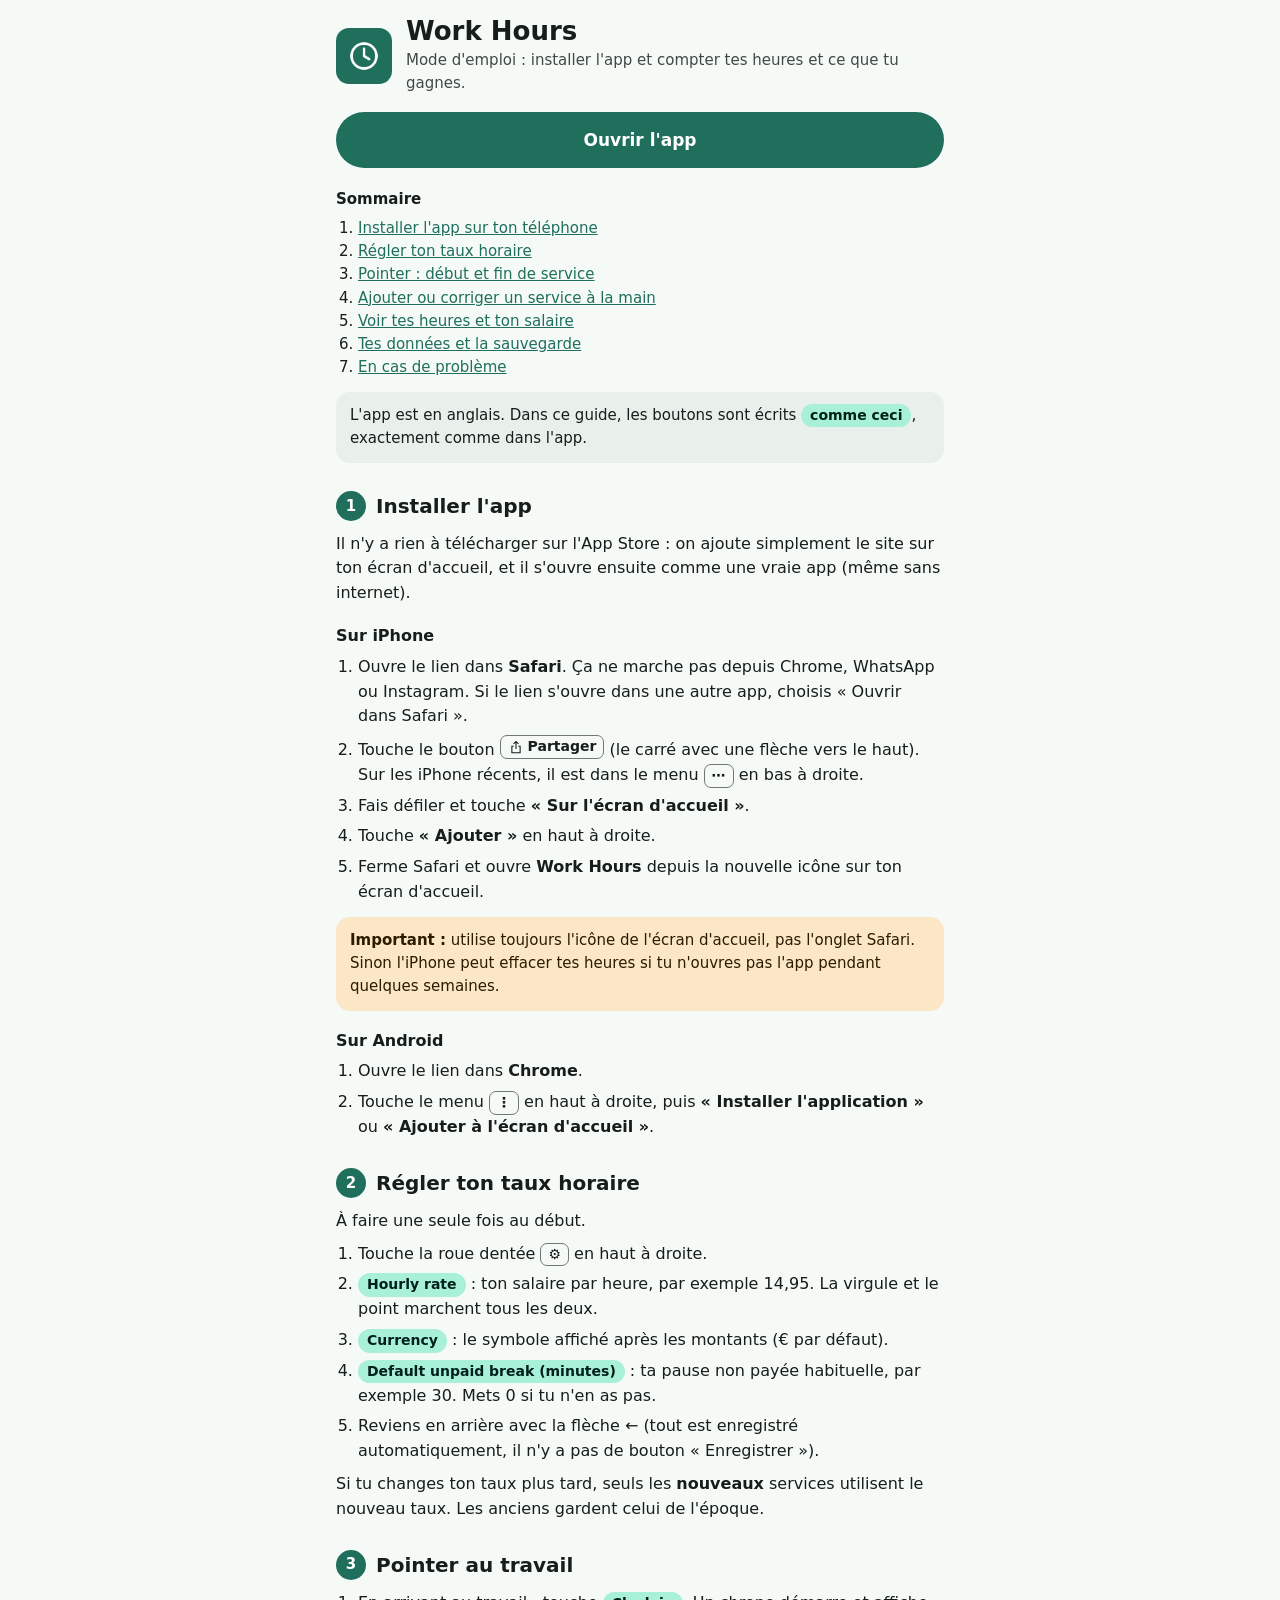
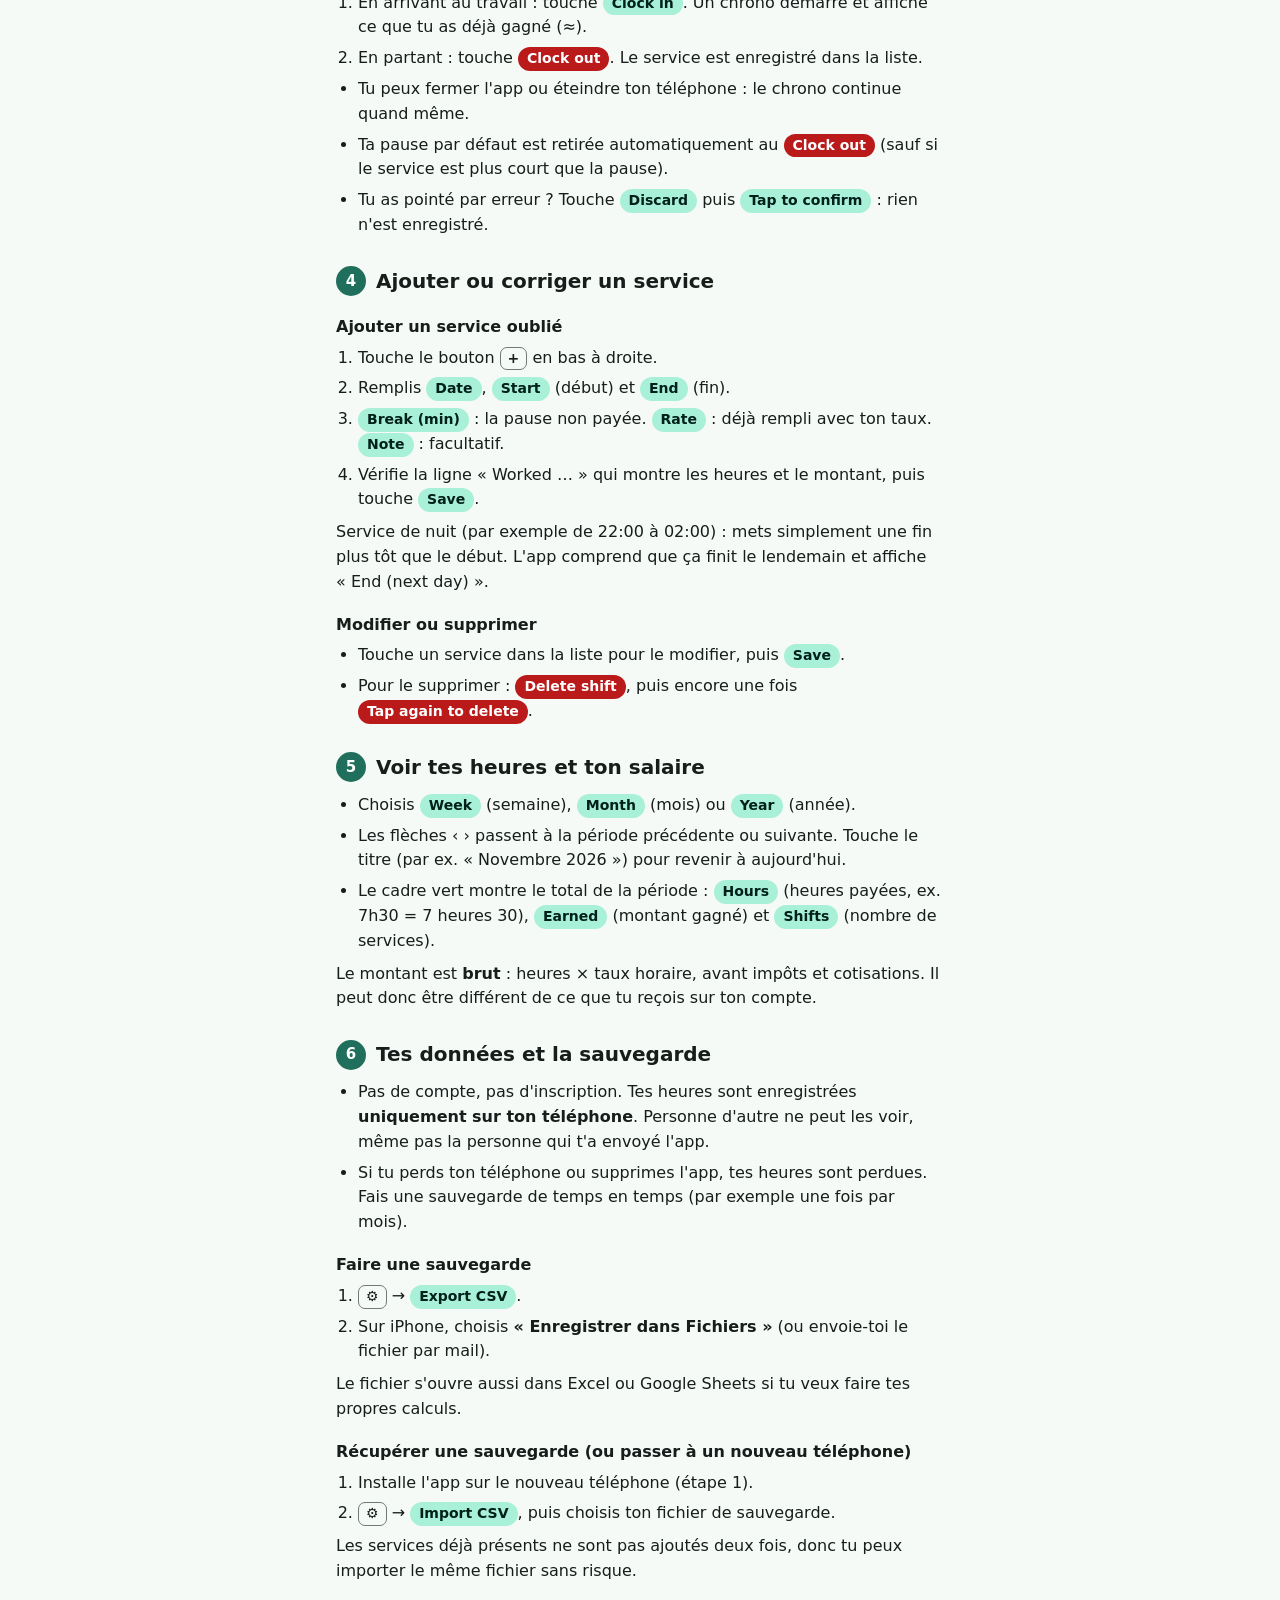
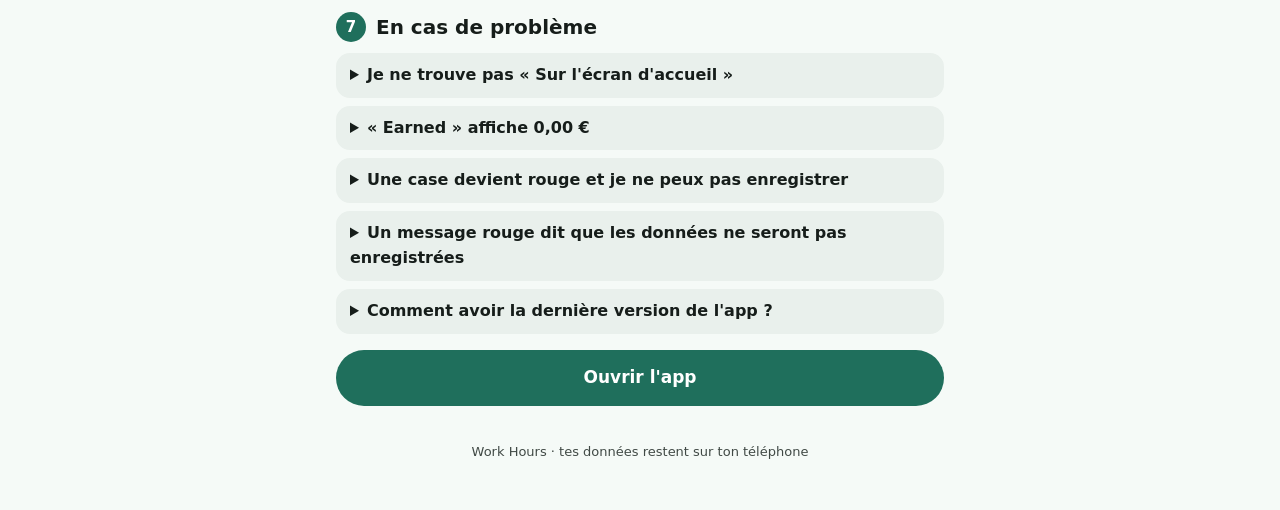
==== aide.html @ 12aec5e8 "Web: add French user guide (aide.html), linked from Settings Co-Authored-By: Claude Opus 5.5 <norepl" ====
<!doctype html>
<!-- aide.html — mode d'emploi en français (lien dans Réglages de l'app). -->
<html lang="fr">
<head>
  <meta charset="utf-8">
  <meta name="viewport" content="width=device-width, initial-scale=1, viewport-fit=cover">
  <title>Work Hours — Mode d'emploi</title>
  <meta name="theme-color" content="#F5FAF7" media="(prefers-color-scheme: light)">
  <meta name="theme-color" content="#0E1512" media="(prefers-color-scheme: dark)">
  <link rel="icon" href="icons/icon.svg" type="image/svg+xml">
  <link rel="apple-touch-icon" href="icons/icon-180.png">
  <link rel="stylesheet" href="style.css">
  <style>
    .guide { max-width: 640px; margin: 0 auto; padding: calc(env(safe-area-inset-top) + 16px) max(16px, env(safe-area-inset-right)) calc(48px + env(safe-area-inset-bottom)) max(16px, env(safe-area-inset-left)); line-height: 1.55; }
    .hero { display: flex; align-items: center; gap: 14px; margin-bottom: 8px; }
    .hero img { width: 56px; height: 56px; border-radius: 13px; }
    .hero h1 { margin: 0; font-size: 26px; line-height: 1.2; }
    .hero p { margin: 2px 0 0; color: var(--muted); font-size: 15px; }
    .open-app { display: flex; width: 100%; margin: 16px 0 4px; text-decoration: none; }
    nav.toc { margin: 20px 0 8px; font-size: 15px; }
    nav.toc ol { margin: 6px 0 0; padding-left: 22px; }
    nav.toc a { color: var(--primary); }
    section { margin-top: 28px; scroll-margin-top: 16px; }
    h2 { display: flex; align-items: center; gap: 10px; margin: 0 0 10px; font-size: 20px; }
    h2 .n { flex: none; display: grid; place-items: center; width: 30px; height: 30px; border-radius: 50%; background: var(--primary); color: var(--on-primary); font-size: 15px; }
    h3 { margin: 18px 0 6px; font-size: 16px; }
    ol.steps, ul.points { margin: 0; padding-left: 22px; }
    ol.steps li, ul.points li { margin: 6px 0; }
    p { margin: 8px 0; }
    .chip { display: inline-block; padding: 1px 9px; border-radius: 999px; background: var(--primary-container); color: var(--on-primary-container); font-size: 14px; font-weight: 600; white-space: nowrap; }
    .chip.red { background: var(--error); color: var(--on-error); }
    .key { display: inline-flex; align-items: center; gap: 4px; padding: 0 7px; border: 1px solid var(--outline); border-radius: 7px; font-size: 14px; font-weight: 600; white-space: nowrap; }
    .key svg { width: 16px; height: 16px; }
    .box { margin: 12px 0; padding: 12px 14px; border-radius: 14px; background: var(--card); font-size: 15px; }
    .box.warn { background: var(--reminder); color: var(--on-reminder); }
    .box p:first-child { margin-top: 0; } .box p:last-child { margin-bottom: 0; }
    .ex { font-variant-numeric: tabular-nums; }
    details { margin: 8px 0; padding: 10px 14px; border-radius: 14px; background: var(--card); }
    summary { font-weight: 600; cursor: pointer; }
    details p { margin: 8px 0 2px; font-size: 15px; }
    footer { margin-top: 36px; color: var(--muted); font-size: 13px; text-align: center; }
  </style>
</head>
<body>
<main class="guide">

  <div class="hero">
    <img src="icons/icon-180.png" alt="">
    <div>
      <h1>Work Hours</h1>
      <p>Mode d'emploi&nbsp;: installer l'app et compter tes heures et ce que tu gagnes.</p>
    </div>
  </div>

  <a class="btn filled big open-app" href="./">Ouvrir l'app</a>

  <nav class="toc" aria-label="Sommaire">
    <b>Sommaire</b>
    <ol>
      <li><a href="#installer">Installer l'app sur ton téléphone</a></li>
      <li><a href="#reglages">Régler ton taux horaire</a></li>
      <li><a href="#pointer">Pointer&nbsp;: début et fin de service</a></li>
      <li><a href="#ajouter">Ajouter ou corriger un service à la main</a></li>
      <li><a href="#totaux">Voir tes heures et ton salaire</a></li>
      <li><a href="#donnees">Tes données et la sauvegarde</a></li>
      <li><a href="#problemes">En cas de problème</a></li>
    </ol>
  </nav>

  <div class="box">
    <p>L'app est en anglais. Dans ce guide, les boutons sont écrits <span class="chip">comme ceci</span>, exactement comme dans l'app.</p>
  </div>

  <!-- ============================================================ -->
  <section id="installer">
    <h2><span class="n">1</span>Installer l'app</h2>
    <p>Il n'y a rien à télécharger sur l'App Store&nbsp;: on ajoute simplement le site sur ton écran d'accueil, et il s'ouvre ensuite comme une vraie app (même sans internet).</p>

    <h3>Sur iPhone</h3>
    <ol class="steps">
      <li>Ouvre le lien dans <b>Safari</b>. Ça ne marche pas depuis Chrome, WhatsApp ou Instagram. Si le lien s'ouvre dans une autre app, choisis «&nbsp;Ouvrir dans Safari&nbsp;».</li>
      <li>Touche le bouton <span class="key"><svg viewBox="0 0 24 24" aria-hidden="true"><path d="M12 2.5 7.8 6.7l1.1 1.1 2.3-2.3V15h1.6V5.5l2.3 2.3 1.1-1.1L12 2.5zM5 10v11.5h14V10h-3.5v1.6h1.9v8.3H6.6v-8.3h1.9V10H5z"/></svg>Partager</span> (le carré avec une flèche vers le haut).
        Sur les iPhone récents, il est dans le menu <span class="key">⋯</span> en bas à droite.</li>
      <li>Fais défiler et touche <b>«&nbsp;Sur l'écran d'accueil&nbsp;»</b>.</li>
      <li>Touche <b>«&nbsp;Ajouter&nbsp;»</b> en haut à droite.</li>
      <li>Ferme Safari et ouvre <b>Work Hours</b> depuis la nouvelle icône sur ton écran d'accueil.</li>
    </ol>
    <div class="box warn">
      <p><b>Important :</b> utilise toujours l'icône de l'écran d'accueil, pas l'onglet Safari. Sinon l'iPhone peut effacer tes heures si tu n'ouvres pas l'app pendant quelques semaines.</p>
    </div>

    <h3>Sur Android</h3>
    <ol class="steps">
      <li>Ouvre le lien dans <b>Chrome</b>.</li>
      <li>Touche le menu <span class="key">⋮</span> en haut à droite, puis <b>«&nbsp;Installer l'application&nbsp;»</b> ou <b>«&nbsp;Ajouter à l'écran d'accueil&nbsp;»</b>.</li>
    </ol>
  </section>

  <!-- ============================================================ -->
  <section id="reglages">
    <h2><span class="n">2</span>Régler ton taux horaire</h2>
    <p>À faire une seule fois au début.</p>
    <ol class="steps">
      <li>Touche la roue dentée <span class="key">⚙</span> en haut à droite.</li>
      <li><span class="chip">Hourly rate</span>&nbsp;: ton salaire par heure, par exemple <span class="ex">14,95</span>. La virgule et le point marchent tous les deux.</li>
      <li><span class="chip">Currency</span>&nbsp;: le symbole affiché après les montants (<span class="ex">€</span> par défaut).</li>
      <li><span class="chip">Default unpaid break (minutes)</span>&nbsp;: ta pause non payée habituelle, par exemple <span class="ex">30</span>. Mets <span class="ex">0</span> si tu n'en as pas.</li>
      <li>Reviens en arrière avec la flèche ← (tout est enregistré automatiquement, il n'y a pas de bouton «&nbsp;Enregistrer&nbsp;»).</li>
    </ol>
    <p>Si tu changes ton taux plus tard, seuls les <b>nouveaux</b> services utilisent le nouveau taux. Les anciens gardent celui de l'époque.</p>
  </section>

  <!-- ============================================================ -->
  <section id="pointer">
    <h2><span class="n">3</span>Pointer au travail</h2>
    <ol class="steps">
      <li>En arrivant au travail&nbsp;: touche <span class="chip">Clock in</span>. Un chrono démarre et affiche ce que tu as déjà gagné (≈).</li>
      <li>En partant&nbsp;: touche <span class="chip red">Clock out</span>. Le service est enregistré dans la liste.</li>
    </ol>
    <ul class="points">
      <li>Tu peux fermer l'app ou éteindre ton téléphone&nbsp;: le chrono continue quand même.</li>
      <li>Ta pause par défaut est retirée automatiquement au <span class="chip red">Clock out</span> (sauf si le service est plus court que la pause).</li>
      <li>Tu as pointé par erreur ? Touche <span class="chip">Discard</span> puis <span class="chip">Tap to confirm</span>&nbsp;: rien n'est enregistré.</li>
    </ul>
  </section>

  <!-- ============================================================ -->
  <section id="ajouter">
    <h2><span class="n">4</span>Ajouter ou corriger un service</h2>
    <h3>Ajouter un service oublié</h3>
    <ol class="steps">
      <li>Touche le bouton <span class="key">+</span> en bas à droite.</li>
      <li>Remplis <span class="chip">Date</span>, <span class="chip">Start</span> (début) et <span class="chip">End</span> (fin).</li>
      <li><span class="chip">Break (min)</span>&nbsp;: la pause non payée. <span class="chip">Rate</span>&nbsp;: déjà rempli avec ton taux. <span class="chip">Note</span>&nbsp;: facultatif.</li>
      <li>Vérifie la ligne «&nbsp;Worked …&nbsp;» qui montre les heures et le montant, puis touche <span class="chip">Save</span>.</li>
    </ol>
    <p>Service de nuit (par exemple de 22:00 à 02:00)&nbsp;: mets simplement une fin plus tôt que le début. L'app comprend que ça finit le lendemain et affiche «&nbsp;End (next day)&nbsp;».</p>

    <h3>Modifier ou supprimer</h3>
    <ul class="points">
      <li>Touche un service dans la liste pour le modifier, puis <span class="chip">Save</span>.</li>
      <li>Pour le supprimer&nbsp;: <span class="chip red">Delete shift</span>, puis encore une fois <span class="chip red">Tap again to delete</span>.</li>
    </ul>
  </section>

  <!-- ============================================================ -->
  <section id="totaux">
    <h2><span class="n">5</span>Voir tes heures et ton salaire</h2>
    <ul class="points">
      <li>Choisis <span class="chip">Week</span> (semaine), <span class="chip">Month</span> (mois) ou <span class="chip">Year</span> (année).</li>
      <li>Les flèches ‹ › passent à la période précédente ou suivante. Touche le titre (par ex. «&nbsp;Novembre 2026&nbsp;») pour revenir à aujourd'hui.</li>
      <li>Le cadre vert montre le total de la période&nbsp;: <span class="chip">Hours</span> (heures payées, ex. <span class="ex">7h30</span> = 7 heures 30), <span class="chip">Earned</span> (montant gagné) et <span class="chip">Shifts</span> (nombre de services).</li>
    </ul>
    <p>Le montant est <b>brut</b>&nbsp;: heures × taux horaire, avant impôts et cotisations. Il peut donc être différent de ce que tu reçois sur ton compte.</p>
  </section>

  <!-- ============================================================ -->
  <section id="donnees">
    <h2><span class="n">6</span>Tes données et la sauvegarde</h2>
    <ul class="points">
      <li>Pas de compte, pas d'inscription. Tes heures sont enregistrées <b>uniquement sur ton téléphone</b>. Personne d'autre ne peut les voir, même pas la personne qui t'a envoyé l'app.</li>
      <li>Si tu perds ton téléphone ou supprimes l'app, tes heures sont perdues. Fais une sauvegarde de temps en temps (par exemple une fois par mois).</li>
    </ul>

    <h3>Faire une sauvegarde</h3>
    <ol class="steps">
      <li><span class="key">⚙</span> → <span class="chip">Export CSV</span>.</li>
      <li>Sur iPhone, choisis <b>«&nbsp;Enregistrer dans Fichiers&nbsp;»</b> (ou envoie-toi le fichier par mail).</li>
    </ol>
    <p>Le fichier s'ouvre aussi dans Excel ou Google Sheets si tu veux faire tes propres calculs.</p>

    <h3>Récupérer une sauvegarde (ou passer à un nouveau téléphone)</h3>
    <ol class="steps">
      <li>Installe l'app sur le nouveau téléphone (étape 1).</li>
      <li><span class="key">⚙</span> → <span class="chip">Import CSV</span>, puis choisis ton fichier de sauvegarde.</li>
    </ol>
    <p>Les services déjà présents ne sont pas ajoutés deux fois, donc tu peux importer le même fichier sans risque.</p>
  </section>

  <!-- ============================================================ -->
  <section id="problemes">
    <h2><span class="n">7</span>En cas de problème</h2>
    <details>
      <summary>Je ne trouve pas «&nbsp;Sur l'écran d'accueil&nbsp;»</summary>
      <p>Tu n'es sûrement pas dans Safari (par exemple le lien s'est ouvert dans WhatsApp ou Chrome). Copie le lien, colle-le dans Safari et recommence l'étape 1.</p>
    </details>
    <details>
      <summary>«&nbsp;Earned&nbsp;» affiche 0,00 €</summary>
      <p>Ton taux horaire n'est pas réglé (voir l'étape 2). Pour les services déjà enregistrés avec un taux de 0, touche chaque service et corrige le champ <span class="chip">Rate</span>.</p>
    </details>
    <details>
      <summary>Une case devient rouge et je ne peux pas enregistrer</summary>
      <p>Le taux horaire contient autre chose qu'un nombre. Écris par exemple <span class="ex">14,95</span>, sans le symbole €.</p>
    </details>
    <details>
      <summary>Un message rouge dit que les données ne seront pas enregistrées</summary>
      <p>Le navigateur bloque l'enregistrement, souvent à cause de la navigation privée. Ouvre le lien dans un onglet normal, puis installe l'app (étape 1).</p>
    </details>
    <details>
      <summary>Comment avoir la dernière version de l'app ?</summary>
      <p>Rien à faire&nbsp;: elle se met à jour toute seule. Si une nouveauté n'apparaît pas, ferme complètement l'app et rouvre-la (parfois deux fois).</p>
    </details>
  </section>

  <a class="btn filled big open-app" href="./">Ouvrir l'app</a>

  <footer>Work Hours · tes données restent sur ton téléphone</footer>
</main>
</body>
</html>
---- style.css ----
/* ==================================================================================
   style.css — colours and layout. Light/dark follows the phone's setting.
   ► To change the app colour, edit --primary (and its dark-mode value below).
   ================================================================================== */

:root {
  color-scheme: light;
  --bg: #F5FAF7;
  --surface: #FFFFFF;
  --card: #E9F0EC;
  --text: #161D1A;
  --muted: #404945;
  --primary: #1F6F5C;
  --on-primary: #FFFFFF;
  --primary-container: #A9F0D8;
  --on-primary-container: #00201A;
  --reminder: #FBE7C6;
  --on-reminder: #2B1B00;
  --error: #BA1A1A;
  --on-error: #FFFFFF;
  --outline: #707975;
  --outline-variant: #C0C9C4;
  --shadow: 0 1px 3px rgba(0, 0, 0, .12), 0 2px 8px rgba(0, 0, 0, .06);
}

@media (prefers-color-scheme: dark) {
  :root {
    color-scheme: dark;
    --bg: #0E1512;
    --surface: #1A211E;
    --card: #222A27;
    --text: #DEE4E0;
    --muted: #BFC9C3;
    --primary: #7FD8BE;
    --on-primary: #00382D;
    --primary-container: #005141;
    --on-primary-container: #A9F0D8;
    --reminder: #4D3A12;
    --on-reminder: #FFDEA6;
    --error: #FFB4AB;
    --on-error: #690005;
    --outline: #89938E;
    --outline-variant: #404945;
    --shadow: 0 1px 3px rgba(0, 0, 0, .5);
  }
}

* { box-sizing: border-box; }
html { -webkit-text-size-adjust: 100%; }
body {
  margin: 0;
  background: var(--bg);
  color: var(--text);
  font: 16px/1.4 -apple-system, BlinkMacSystemFont, "Segoe UI", Roboto, system-ui, sans-serif;
  -webkit-tap-highlight-color: transparent;
}
[hidden] { display: none !important; }
button { font: inherit; color: inherit; background: none; border: 0; padding: 0; cursor: pointer; }
svg { fill: currentColor; }

/* ---------- Screen layout ---------- */
.view {
  max-width: 560px;
  margin: 0 auto;
  padding-bottom: calc(104px + env(safe-area-inset-bottom));
}
.topbar {
  position: sticky;
  top: 0;
  z-index: 5;
  display: flex;
  align-items: center;
  gap: 4px;
  padding: calc(env(safe-area-inset-top) + 8px) max(8px, env(safe-area-inset-right)) 8px max(8px, env(safe-area-inset-left));
  background: var(--bg);
}
.topbar h1 { flex: 1; margin: 0 8px; font-size: 22px; font-weight: 600; }
.content {
  display: flex;
  flex-direction: column;
  gap: 12px;
  padding: 8px max(16px, env(safe-area-inset-right)) 0 max(16px, env(safe-area-inset-left));
}
.content h2 { margin: 8px 0 0; font-size: 17px; font-weight: 600; }
.content h3 { margin: 0 0 6px; font-size: 15px; font-weight: 600; }
hr { width: 100%; margin: 4px 0; border: 0; border-top: 1px solid var(--outline-variant); }
.row { display: flex; gap: 12px; width: 100%; }
.row > * { flex: 1 1 0; min-width: 0; }
.row > .grow { flex-grow: 2; }
.muted { color: var(--muted); }
.small { font-size: 13px; margin: 0; }
.hint { margin: 0; font-size: 13px; color: var(--muted); }

/* ---------- Buttons ---------- */
.icon-btn { flex: none; display: grid; place-items: center; width: 44px; height: 44px; border-radius: 50%; }
.icon-btn svg { width: 24px; height: 24px; }
.icon-btn.small { width: 32px; height: 32px; font-size: 14px; }
.icon-btn:active { background: var(--card); }

.btn {
  display: inline-flex;
  align-items: center;
  justify-content: center;
  height: 44px;
  padding: 0 20px;
  border-radius: 999px;
  font-size: 15px;
  font-weight: 600;
}
a.btn { text-decoration: none; }
.btn.big { width: 100%; height: 56px; font-size: 17px; }
.btn.filled { background: var(--primary); color: var(--on-primary); }
.btn.outlined { border: 1px solid var(--outline); color: var(--primary); }
.btn.danger-filled { background: var(--error); color: var(--on-error); }
.btn.text { padding: 0 12px; color: var(--primary); }
.btn.text.danger { color: var(--error); }
.btn:disabled { opacity: .38; cursor: default; }
.btn:active:not(:disabled) { filter: brightness(.9); }

/* ---------- Cards ---------- */
.card { padding: 16px; border-radius: 16px; background: var(--card); }
.card.elevated { background: var(--surface); box-shadow: var(--shadow); }
.reminder { width: 100%; text-align: left; background: var(--reminder); color: var(--on-reminder); }
.warning { background: var(--error); color: var(--on-error); }
.tip { display: flex; align-items: flex-start; gap: 8px; }
.tip p { flex: 1; margin: 0; font-size: 14px; }

/* Clock card */
.clock { display: flex; flex-direction: column; align-items: center; gap: 4px; padding: 20px; text-align: center; }
.clock-label { margin: 0 0 8px; font-size: 17px; font-weight: 500; }
.clock .clock-label.active { margin: 0; }
.timer {
  margin: 0;
  font: 500 44px/1.15 ui-monospace, "SF Mono", Menlo, Consolas, monospace;
  font-variant-numeric: tabular-nums;
}
.so-far { margin: 0; color: var(--muted); }
.clock .row { margin-top: 12px; }

/* Week | Month | Year */
.segmented { display: flex; overflow: hidden; border: 1px solid var(--outline); border-radius: 999px; }
.segmented button { flex: 1; height: 40px; font-size: 15px; font-weight: 500; }
.segmented button + button { border-left: 1px solid var(--outline); }
.segmented button[aria-pressed="true"] { background: var(--primary-container); color: var(--on-primary-container); }
.segmented button[aria-pressed="true"]::before { content: "✓ "; }

/* ◀ title ▶ */
.period-nav { display: flex; align-items: center; }
.period-title { flex: 1; height: 44px; border-radius: 999px; color: var(--primary); font-size: 17px; font-weight: 600; }
.period-title:active { background: var(--card); }

/* Totals */
.summary { display: flex; padding: 16px 4px; background: var(--primary-container); color: var(--on-primary-container); }
.stat { flex: 1; display: flex; flex-direction: column; align-items: center; min-width: 0; }
.stat.wide { flex: 1.4; }
.stat strong { max-width: 100%; overflow: hidden; font-size: 20px; font-weight: 650; white-space: nowrap; text-overflow: ellipsis; }
.stat span { font-size: 12px; font-weight: 500; }

/* Shift list */
.shift-list { display: flex; flex-direction: column; gap: 12px; margin: 0; padding: 0; list-style: none; }
.shift { display: flex; align-items: center; gap: 12px; width: 100%; text-align: left; }
.shift:active { filter: brightness(.96); }
.shift-main { flex: 1; display: flex; flex-direction: column; min-width: 0; }
.shift-side { display: flex; flex-direction: column; align-items: flex-end; }
.shift-main strong, .shift-side strong { font-size: 17px; font-weight: 600; }
.shift-main span { font-size: 15px; }
.shift-main .note { overflow: hidden; font-size: 13px; white-space: nowrap; text-overflow: ellipsis; }
.money { color: var(--primary); font-size: 15px; }
.empty { margin: 0; padding: 24px; color: var(--muted); text-align: center; }

/* + button, kept inside the 560px column on wide screens */
.fab {
  position: fixed;
  right: max(16px, env(safe-area-inset-right), calc((100vw - 560px) / 2 + 16px));
  bottom: calc(16px + env(safe-area-inset-bottom));
  display: grid;
  place-items: center;
  width: 56px;
  height: 56px;
  border-radius: 16px;
  background: var(--primary-container);
  color: var(--on-primary-container);
  box-shadow: 0 3px 8px rgba(0, 0, 0, .25);
}
.fab svg { width: 24px; height: 24px; }

/* ---------- Form fields ---------- */
.field { display: flex; flex-direction: column; gap: 4px; }
.field > span { font-size: 13px; font-weight: 500; color: var(--muted); }
.field input {
  display: block;
  width: 100%;
  height: 48px;
  padding: 0 12px;
  border: 1px solid var(--outline);
  border-radius: 10px;
  background: var(--surface);
  color: var(--text);
  font: inherit;
  font-size: 16px; /* 16px or more stops iPhone from zooming in when you tap a field */
  -webkit-appearance: none;
  appearance: none;
}
.field input:focus { outline: 2px solid var(--primary); outline-offset: -2px; }
.field input.invalid { border-color: var(--error); outline-color: var(--error); }
input::-webkit-date-and-time-value { text-align: left; }

/* ---------- Add / Edit dialog ---------- */
dialog {
  width: min(100% - 32px, 440px);
  max-height: calc(100% - 48px);
  padding: 0;
  border: 0;
  border-radius: 28px;
  background: var(--surface);
  color: var(--text);
  box-shadow: 0 8px 32px rgba(0, 0, 0, .3);
}
dialog::backdrop { background: rgba(0, 0, 0, .4); }
dialog form { display: flex; flex-direction: column; gap: 12px; padding: 24px; }
dialog h2 { margin: 0 0 4px; font-size: 22px; font-weight: 500; outline: none; }
.preview { min-height: 1.4em; margin: 0; font-size: 15px; font-weight: 600; }
#fDelete { align-self: flex-start; margin-left: -12px; }
.dialog-actions { display: flex; justify-content: flex-end; gap: 8px; }

/* ---------- Small message at the bottom ---------- */
#toast {
  position: fixed;
  left: 50%;
  bottom: calc(88px + env(safe-area-inset-bottom));
  z-index: 100;
  max-width: calc(100% - 32px);
  padding: 12px 18px;
  border-radius: 12px;
  background: var(--text);
  color: var(--bg);
  font-size: 14px;
  box-shadow: var(--shadow);
  transform: translateX(-50%);
}
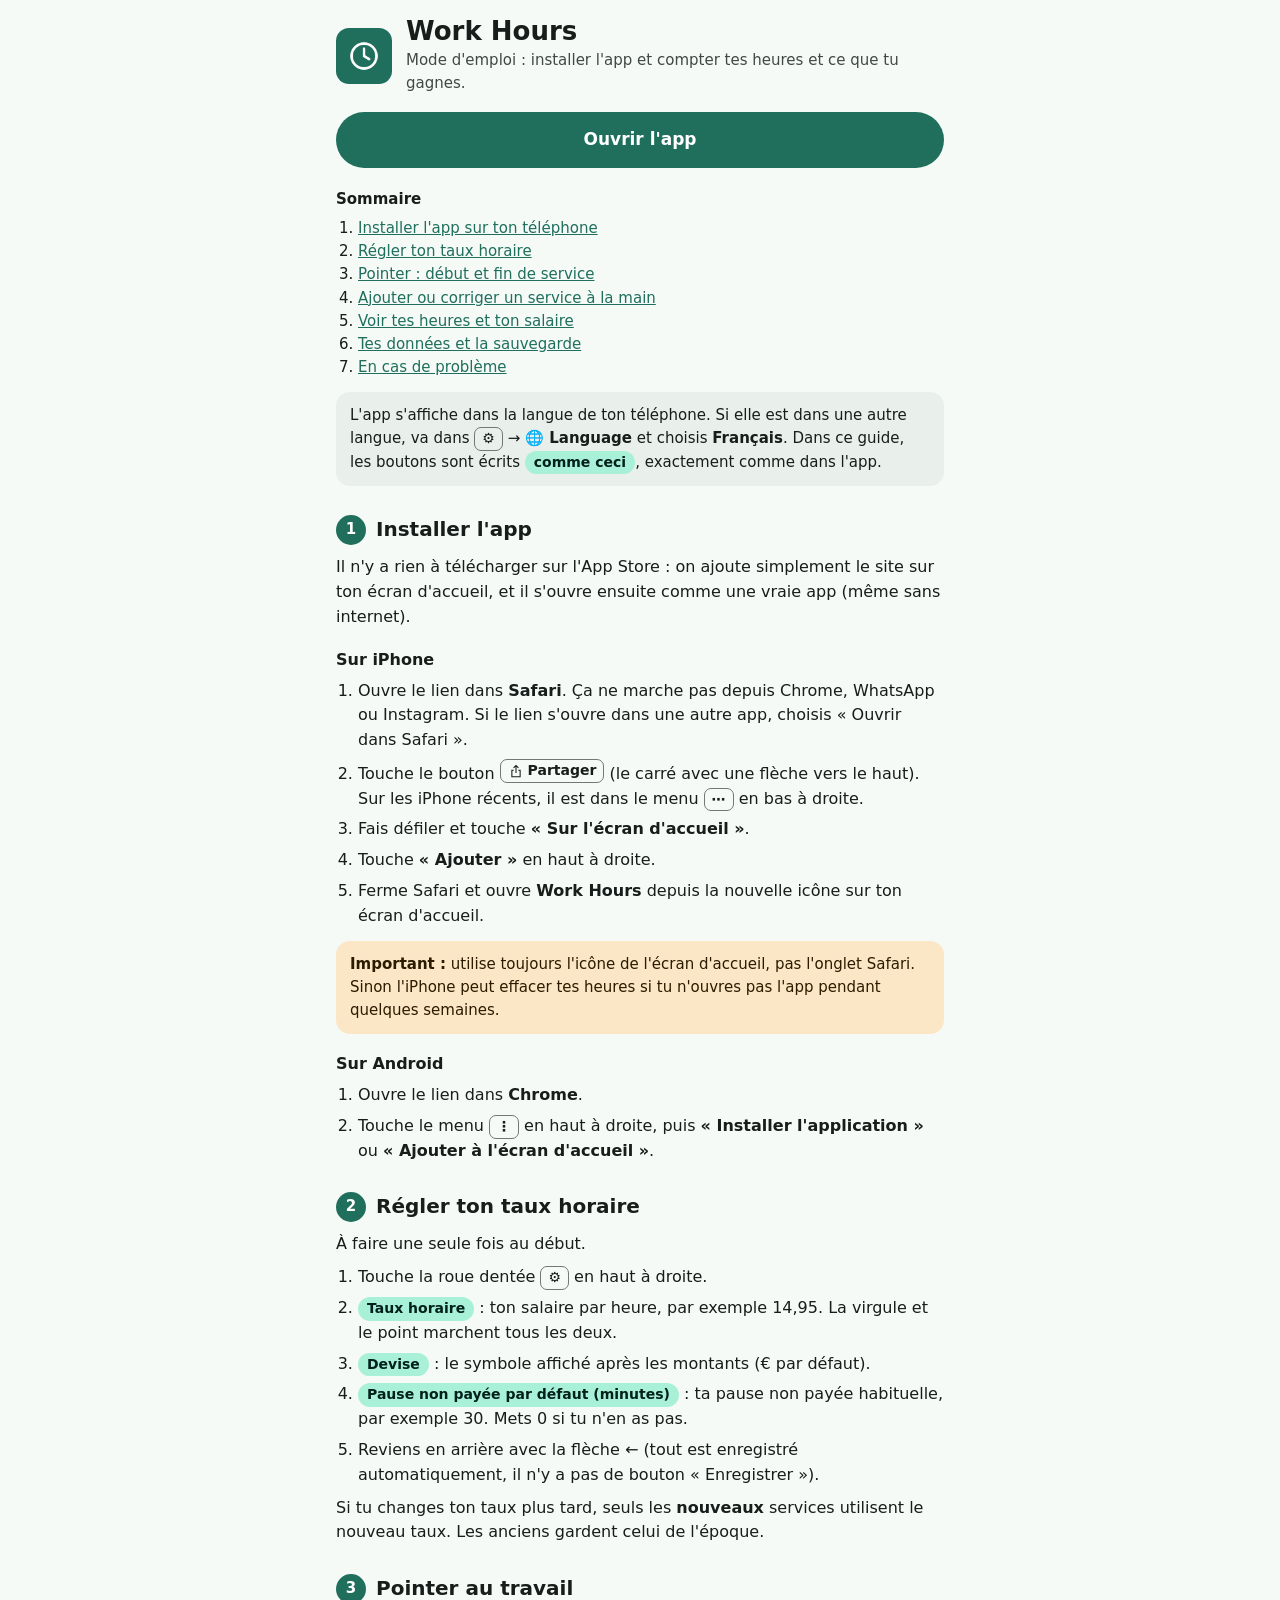
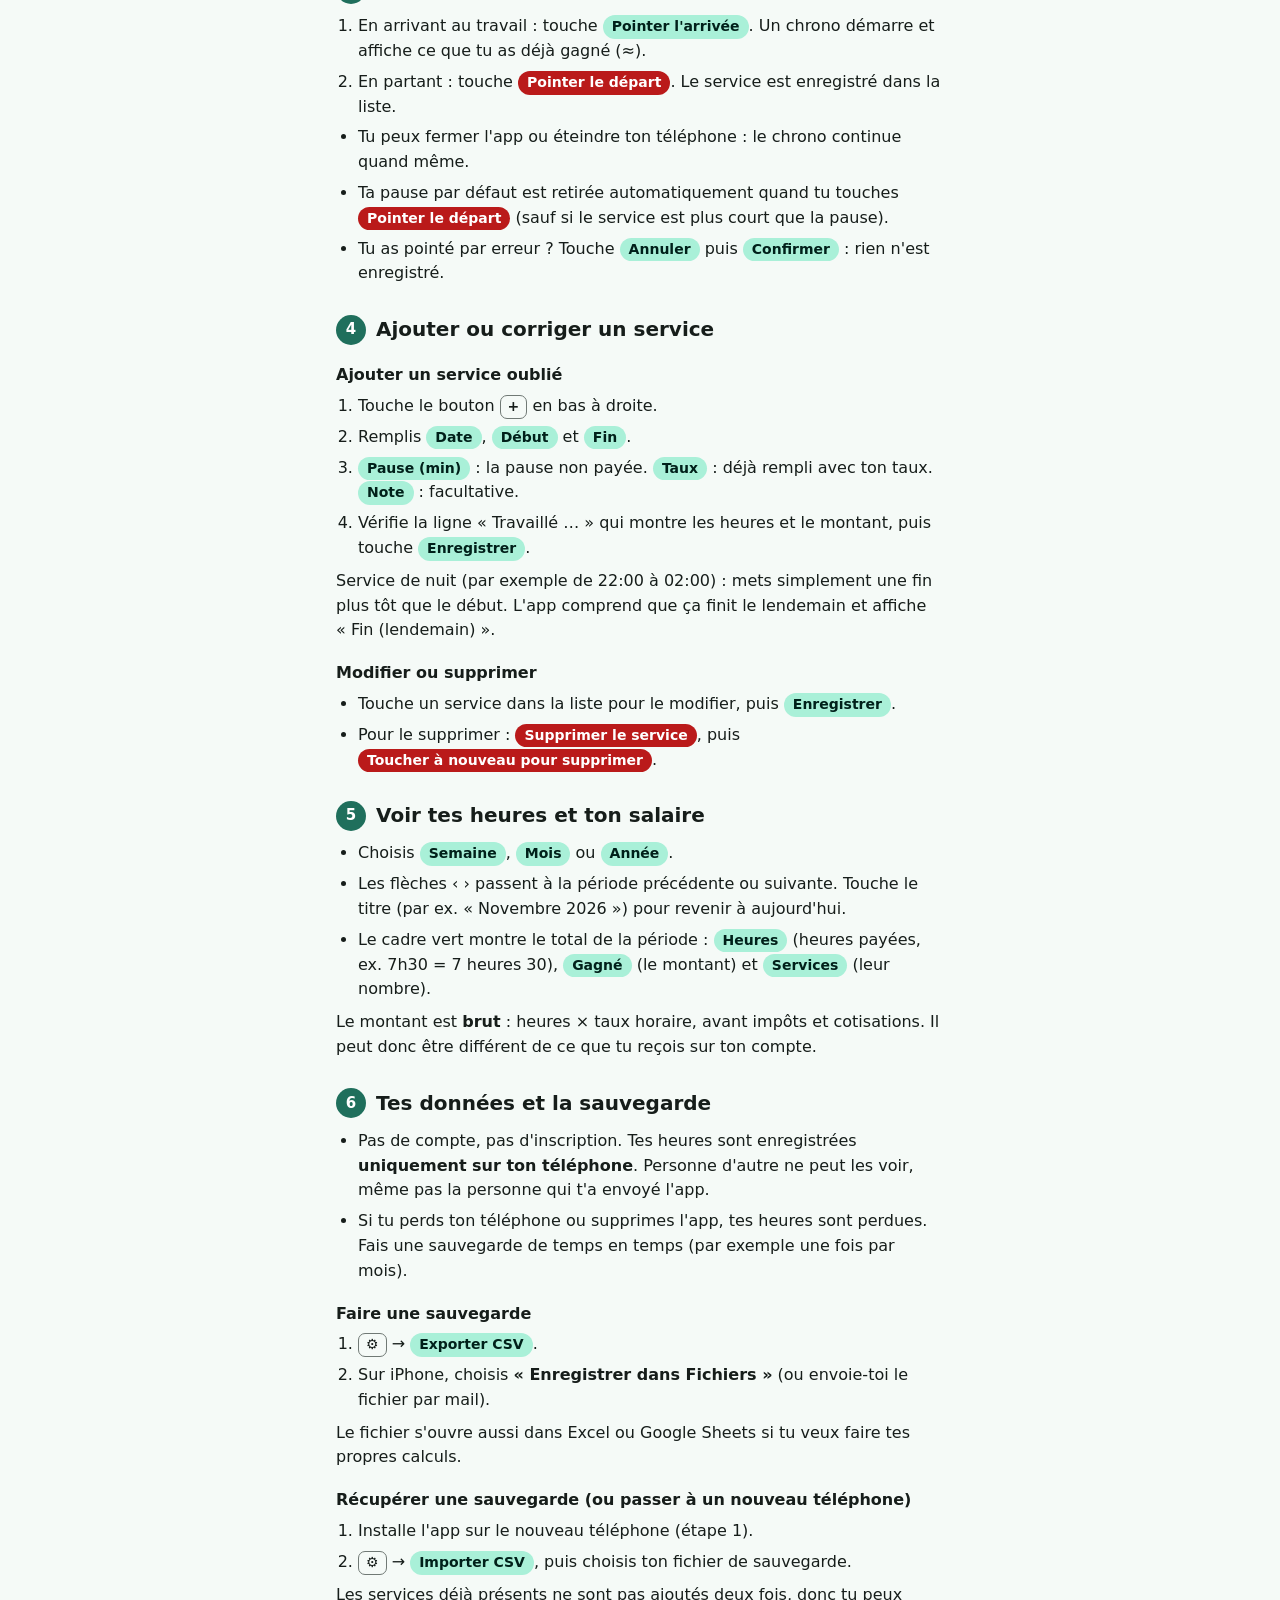
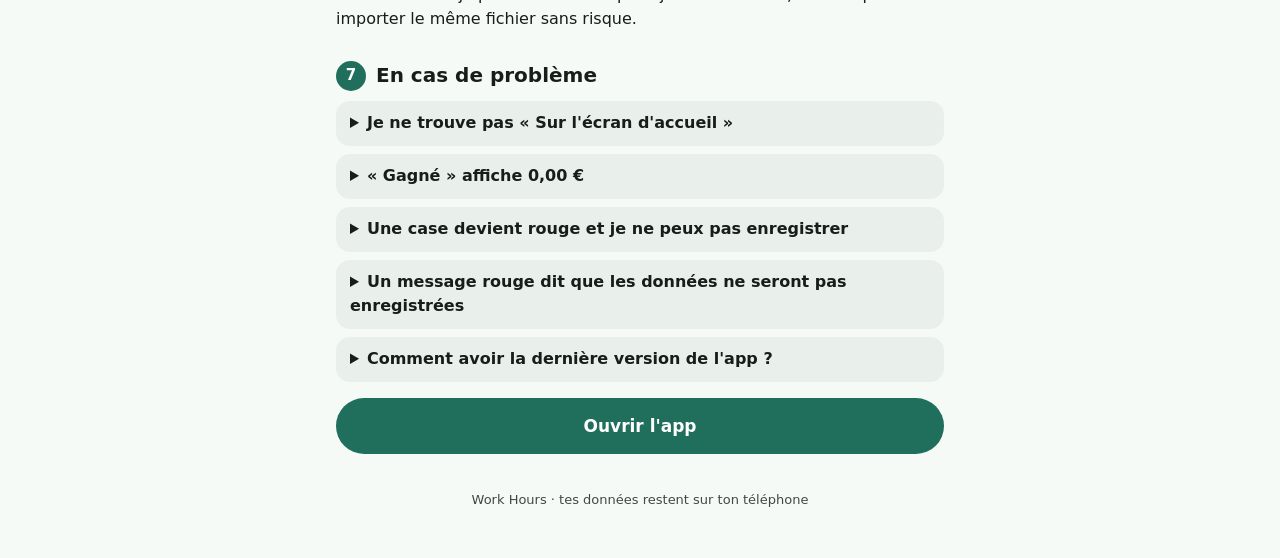
==== commit dbf84ca0: "Web: language choice (EN, FR, NL, ES, PT, ZH, JA) Settings > Language picks the UI language; default" ====
--- a/aide.html
+++ b/aide.html
@@ -68,7 +68,7 @@
   </nav>
 
   <div class="box">
-    <p>L'app est en anglais. Dans ce guide, les boutons sont écrits <span class="chip">comme ceci</span>, exactement comme dans l'app.</p>
+    <p>L'app s'affiche dans la langue de ton téléphone. Si elle est dans une autre langue, va dans <span class="key">⚙</span> → <b>🌐 Language</b> et choisis <b>Français</b>. Dans ce guide, les boutons sont écrits <span class="chip">comme ceci</span>, exactement comme dans l'app.</p>
   </div>
 
   <!-- ============================================================ -->
@@ -102,9 +102,9 @@
     <p>À faire une seule fois au début.</p>
     <ol class="steps">
       <li>Touche la roue dentée <span class="key">⚙</span> en haut à droite.</li>
-      <li><span class="chip">Hourly rate</span>&nbsp;: ton salaire par heure, par exemple <span class="ex">14,95</span>. La virgule et le point marchent tous les deux.</li>
-      <li><span class="chip">Currency</span>&nbsp;: le symbole affiché après les montants (<span class="ex">€</span> par défaut).</li>
-      <li><span class="chip">Default unpaid break (minutes)</span>&nbsp;: ta pause non payée habituelle, par exemple <span class="ex">30</span>. Mets <span class="ex">0</span> si tu n'en as pas.</li>
+      <li><span class="chip">Taux horaire</span>&nbsp;: ton salaire par heure, par exemple <span class="ex">14,95</span>. La virgule et le point marchent tous les deux.</li>
+      <li><span class="chip">Devise</span>&nbsp;: le symbole affiché après les montants (<span class="ex">€</span> par défaut).</li>
+      <li><span class="chip">Pause non payée par défaut (minutes)</span>&nbsp;: ta pause non payée habituelle, par exemple <span class="ex">30</span>. Mets <span class="ex">0</span> si tu n'en as pas.</li>
       <li>Reviens en arrière avec la flèche ← (tout est enregistré automatiquement, il n'y a pas de bouton «&nbsp;Enregistrer&nbsp;»).</li>
     </ol>
     <p>Si tu changes ton taux plus tard, seuls les <b>nouveaux</b> services utilisent le nouveau taux. Les anciens gardent celui de l'époque.</p>
@@ -114,13 +114,13 @@
   <section id="pointer">
     <h2><span class="n">3</span>Pointer au travail</h2>
     <ol class="steps">
-      <li>En arrivant au travail&nbsp;: touche <span class="chip">Clock in</span>. Un chrono démarre et affiche ce que tu as déjà gagné (≈).</li>
-      <li>En partant&nbsp;: touche <span class="chip red">Clock out</span>. Le service est enregistré dans la liste.</li>
+      <li>En arrivant au travail&nbsp;: touche <span class="chip">Pointer l'arrivée</span>. Un chrono démarre et affiche ce que tu as déjà gagné (≈).</li>
+      <li>En partant&nbsp;: touche <span class="chip red">Pointer le départ</span>. Le service est enregistré dans la liste.</li>
     </ol>
     <ul class="points">
       <li>Tu peux fermer l'app ou éteindre ton téléphone&nbsp;: le chrono continue quand même.</li>
-      <li>Ta pause par défaut est retirée automatiquement au <span class="chip red">Clock out</span> (sauf si le service est plus court que la pause).</li>
-      <li>Tu as pointé par erreur ? Touche <span class="chip">Discard</span> puis <span class="chip">Tap to confirm</span>&nbsp;: rien n'est enregistré.</li>
+      <li>Ta pause par défaut est retirée automatiquement quand tu touches <span class="chip red">Pointer le départ</span> (sauf si le service est plus court que la pause).</li>
+      <li>Tu as pointé par erreur ? Touche <span class="chip">Annuler</span> puis <span class="chip">Confirmer</span>&nbsp;: rien n'est enregistré.</li>
     </ul>
   </section>
 
@@ -130,16 +130,16 @@
     <h3>Ajouter un service oublié</h3>
     <ol class="steps">
       <li>Touche le bouton <span class="key">+</span> en bas à droite.</li>
-      <li>Remplis <span class="chip">Date</span>, <span class="chip">Start</span> (début) et <span class="chip">End</span> (fin).</li>
-      <li><span class="chip">Break (min)</span>&nbsp;: la pause non payée. <span class="chip">Rate</span>&nbsp;: déjà rempli avec ton taux. <span class="chip">Note</span>&nbsp;: facultatif.</li>
-      <li>Vérifie la ligne «&nbsp;Worked …&nbsp;» qui montre les heures et le montant, puis touche <span class="chip">Save</span>.</li>
-    </ol>
-    <p>Service de nuit (par exemple de 22:00 à 02:00)&nbsp;: mets simplement une fin plus tôt que le début. L'app comprend que ça finit le lendemain et affiche «&nbsp;End (next day)&nbsp;».</p>
+      <li>Remplis <span class="chip">Date</span>, <span class="chip">Début</span> et <span class="chip">Fin</span>.</li>
+      <li><span class="chip">Pause (min)</span>&nbsp;: la pause non payée. <span class="chip">Taux</span>&nbsp;: déjà rempli avec ton taux. <span class="chip">Note</span>&nbsp;: facultative.</li>
+      <li>Vérifie la ligne «&nbsp;Travaillé …&nbsp;» qui montre les heures et le montant, puis touche <span class="chip">Enregistrer</span>.</li>
+    </ol>
+    <p>Service de nuit (par exemple de 22:00 à 02:00)&nbsp;: mets simplement une fin plus tôt que le début. L'app comprend que ça finit le lendemain et affiche «&nbsp;Fin (lendemain)&nbsp;».</p>
 
     <h3>Modifier ou supprimer</h3>
     <ul class="points">
-      <li>Touche un service dans la liste pour le modifier, puis <span class="chip">Save</span>.</li>
-      <li>Pour le supprimer&nbsp;: <span class="chip red">Delete shift</span>, puis encore une fois <span class="chip red">Tap again to delete</span>.</li>
+      <li>Touche un service dans la liste pour le modifier, puis <span class="chip">Enregistrer</span>.</li>
+      <li>Pour le supprimer&nbsp;: <span class="chip red">Supprimer le service</span>, puis <span class="chip red">Toucher à nouveau pour supprimer</span>.</li>
     </ul>
   </section>
 
@@ -147,9 +147,9 @@
   <section id="totaux">
     <h2><span class="n">5</span>Voir tes heures et ton salaire</h2>
     <ul class="points">
-      <li>Choisis <span class="chip">Week</span> (semaine), <span class="chip">Month</span> (mois) ou <span class="chip">Year</span> (année).</li>
+      <li>Choisis <span class="chip">Semaine</span>, <span class="chip">Mois</span> ou <span class="chip">Année</span>.</li>
       <li>Les flèches ‹ › passent à la période précédente ou suivante. Touche le titre (par ex. «&nbsp;Novembre 2026&nbsp;») pour revenir à aujourd'hui.</li>
-      <li>Le cadre vert montre le total de la période&nbsp;: <span class="chip">Hours</span> (heures payées, ex. <span class="ex">7h30</span> = 7 heures 30), <span class="chip">Earned</span> (montant gagné) et <span class="chip">Shifts</span> (nombre de services).</li>
+      <li>Le cadre vert montre le total de la période&nbsp;: <span class="chip">Heures</span> (heures payées, ex. <span class="ex">7h30</span> = 7 heures 30), <span class="chip">Gagné</span> (le montant) et <span class="chip">Services</span> (leur nombre).</li>
     </ul>
     <p>Le montant est <b>brut</b>&nbsp;: heures × taux horaire, avant impôts et cotisations. Il peut donc être différent de ce que tu reçois sur ton compte.</p>
   </section>
@@ -164,7 +164,7 @@
 
     <h3>Faire une sauvegarde</h3>
     <ol class="steps">
-      <li><span class="key">⚙</span> → <span class="chip">Export CSV</span>.</li>
+      <li><span class="key">⚙</span> → <span class="chip">Exporter CSV</span>.</li>
       <li>Sur iPhone, choisis <b>«&nbsp;Enregistrer dans Fichiers&nbsp;»</b> (ou envoie-toi le fichier par mail).</li>
     </ol>
     <p>Le fichier s'ouvre aussi dans Excel ou Google Sheets si tu veux faire tes propres calculs.</p>
@@ -172,7 +172,7 @@
     <h3>Récupérer une sauvegarde (ou passer à un nouveau téléphone)</h3>
     <ol class="steps">
       <li>Installe l'app sur le nouveau téléphone (étape 1).</li>
-      <li><span class="key">⚙</span> → <span class="chip">Import CSV</span>, puis choisis ton fichier de sauvegarde.</li>
+      <li><span class="key">⚙</span> → <span class="chip">Importer CSV</span>, puis choisis ton fichier de sauvegarde.</li>
     </ol>
     <p>Les services déjà présents ne sont pas ajoutés deux fois, donc tu peux importer le même fichier sans risque.</p>
   </section>
@@ -185,8 +185,8 @@
       <p>Tu n'es sûrement pas dans Safari (par exemple le lien s'est ouvert dans WhatsApp ou Chrome). Copie le lien, colle-le dans Safari et recommence l'étape 1.</p>
     </details>
     <details>
-      <summary>«&nbsp;Earned&nbsp;» affiche 0,00 €</summary>
-      <p>Ton taux horaire n'est pas réglé (voir l'étape 2). Pour les services déjà enregistrés avec un taux de 0, touche chaque service et corrige le champ <span class="chip">Rate</span>.</p>
+      <summary>«&nbsp;Gagné&nbsp;» affiche 0,00 €</summary>
+      <p>Ton taux horaire n'est pas réglé (voir l'étape 2). Pour les services déjà enregistrés avec un taux de 0, touche chaque service et corrige le champ <span class="chip">Taux</span>.</p>
     </details>
     <details>
       <summary>Une case devient rouge et je ne peux pas enregistrer</summary>
--- a/style.css
+++ b/style.css
@@ -106,9 +106,11 @@
   border-radius: 999px;
   font-size: 15px;
   font-weight: 600;
+  line-height: 1.2;
+  text-align: center; /* long translations wrap onto two centred lines */
 }
 a.btn { text-decoration: none; }
-.btn.big { width: 100%; height: 56px; font-size: 17px; }
+.btn.big { width: 100%; height: 56px; padding: 0 12px; font-size: 17px; }
 .btn.filled { background: var(--primary); color: var(--on-primary); }
 .btn.outlined { border: 1px solid var(--outline); color: var(--primary); }
 .btn.danger-filled { background: var(--error); color: var(--on-error); }
@@ -187,7 +189,7 @@
 /* ---------- Form fields ---------- */
 .field { display: flex; flex-direction: column; gap: 4px; }
 .field > span { font-size: 13px; font-weight: 500; color: var(--muted); }
-.field input {
+.field input, .field select {
   display: block;
   width: 100%;
   height: 48px;
@@ -201,7 +203,15 @@
   -webkit-appearance: none;
   appearance: none;
 }
-.field input:focus { outline: 2px solid var(--primary); outline-offset: -2px; }
+.field input:focus, .field select:focus { outline: 2px solid var(--primary); outline-offset: -2px; }
+/* Drop-down arrow for the language menu (the default one is removed by appearance: none) */
+.field select {
+  padding-right: 40px;
+  background-image: linear-gradient(45deg, transparent 50%, var(--muted) 50%), linear-gradient(135deg, var(--muted) 50%, transparent 50%);
+  background-position: calc(100% - 22px) 21px, calc(100% - 16px) 21px;
+  background-size: 6px 6px;
+  background-repeat: no-repeat;
+}
 .field input.invalid { border-color: var(--error); outline-color: var(--error); }
 input::-webkit-date-and-time-value { text-align: left; }
 
